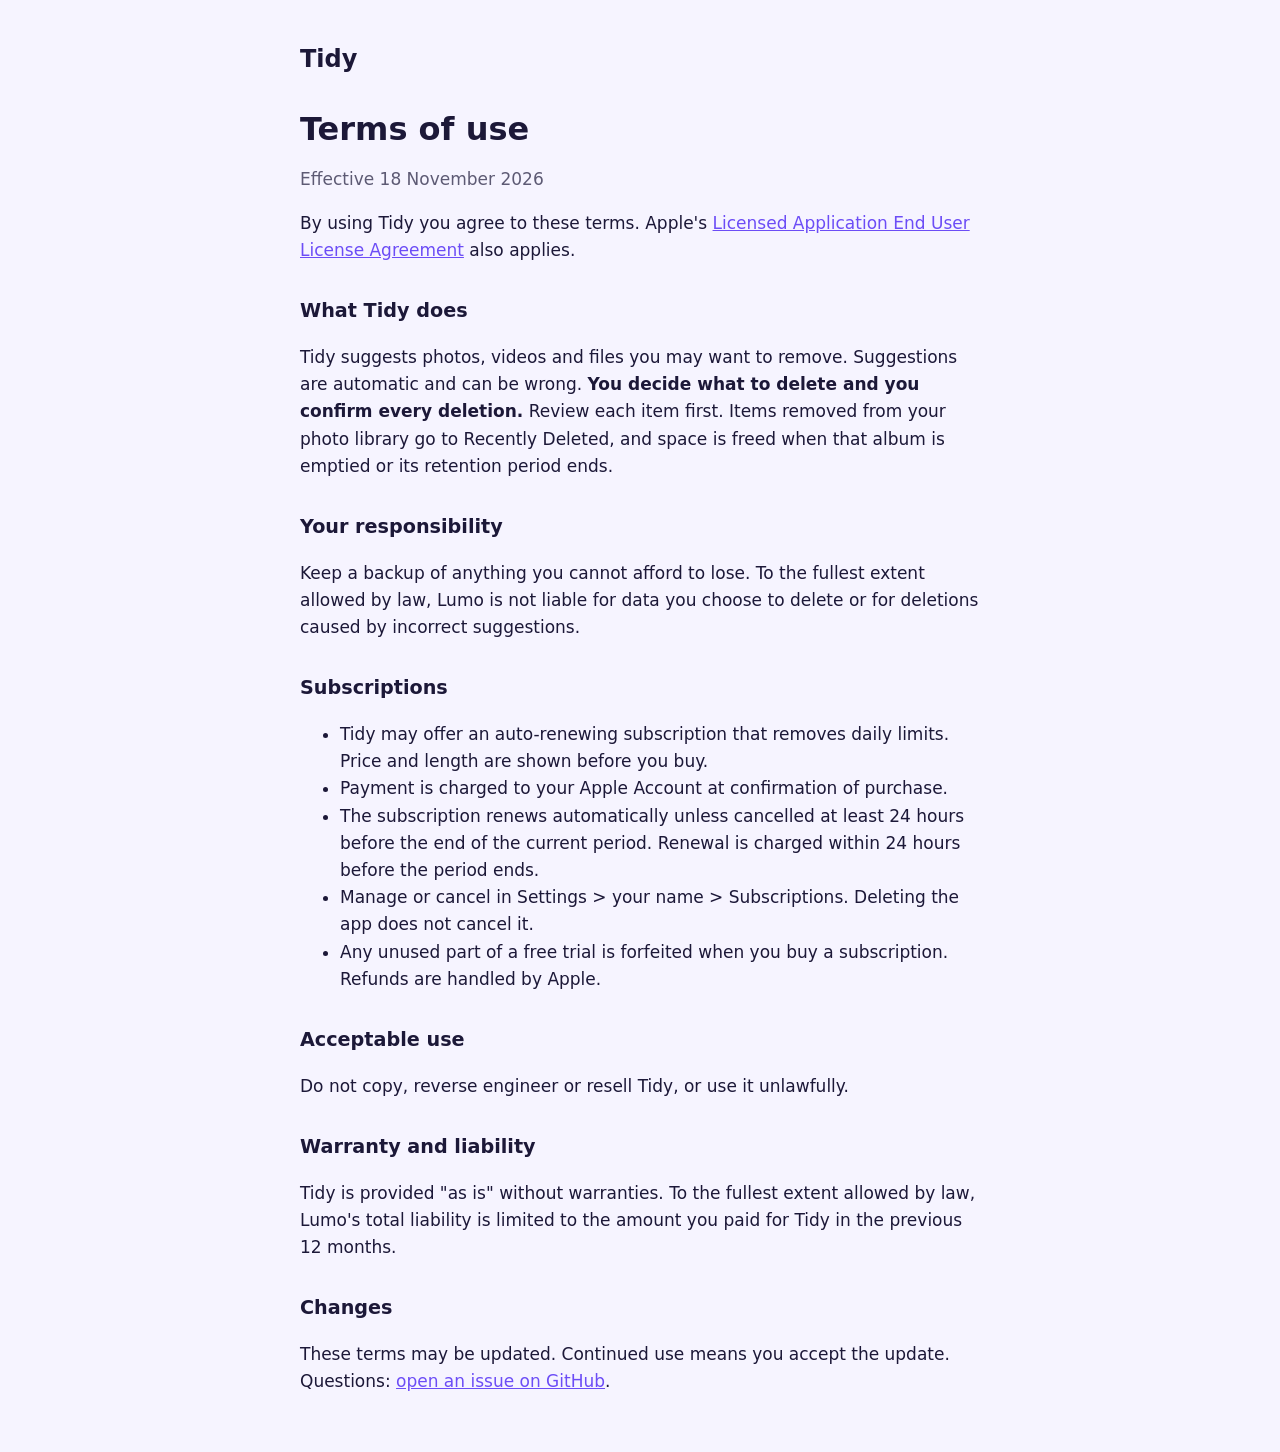
==== tidy/terms.html @ 910eecaf "Add Tidy home, privacy policy, terms and support pages Co-Authored-By: Claude Sonnet 5.5 <noreply@an" ====
<!doctype html>
<html lang="en">
<head>
<meta charset="utf-8">
<meta name="viewport" content="width=device-width, initial-scale=1">
<title>Terms of use · Tidy</title>
<link rel="stylesheet" href="style.css">
</head>
<body>
<main>
  <header><a href="./">Tidy</a></header>
  <h1>Terms of use</h1>
  <p class="muted">Effective 18 November 2026</p>
  <p>By using Tidy you agree to these terms. Apple's <a href="https://www.apple.com/legal/internet-services/itunes/dev/stdeula/">Licensed Application End User License Agreement</a> also applies.</p>

  <h2>What Tidy does</h2>
  <p>Tidy suggests photos, videos and files you may want to remove. Suggestions are automatic and can be wrong. <strong>You decide what to delete and you confirm every deletion.</strong> Review each item first. Items removed from your photo library go to Recently Deleted, and space is freed when that album is emptied or its retention period ends.</p>

  <h2>Your responsibility</h2>
  <p>Keep a backup of anything you cannot afford to lose. To the fullest extent allowed by law, Lumo is not liable for data you choose to delete or for deletions caused by incorrect suggestions.</p>

  <h2>Subscriptions</h2>
  <ul>
    <li>Tidy may offer an auto-renewing subscription that removes daily limits. Price and length are shown before you buy.</li>
    <li>Payment is charged to your Apple Account at confirmation of purchase.</li>
    <li>The subscription renews automatically unless cancelled at least 24 hours before the end of the current period. Renewal is charged within 24 hours before the period ends.</li>
    <li>Manage or cancel in Settings &gt; your name &gt; Subscriptions. Deleting the app does not cancel it.</li>
    <li>Any unused part of a free trial is forfeited when you buy a subscription. Refunds are handled by Apple.</li>
  </ul>

  <h2>Acceptable use</h2>
  <p>Do not copy, reverse engineer or resell Tidy, or use it unlawfully.</p>

  <h2>Warranty and liability</h2>
  <p>Tidy is provided "as is" without warranties. To the fullest extent allowed by law, Lumo's total liability is limited to the amount you paid for Tidy in the previous 12 months.</p>

  <h2>Changes</h2>
  <p>These terms may be updated. Continued use means you accept the update. Questions: <a href="https://github.com/lumohq/lumohq.github.io/issues">open an issue on GitHub</a>.</p>
</main></body></html>
---- tidy/style.css ----
:root {
  --bg: #f6f4ff; --surface: #fff; --ink: #1c1838; --muted: #5d5a74;
  --line: #e4deff; --accent: #6c4df6;
  color-scheme: light dark;
}
@media (prefers-color-scheme: dark) {
  :root { --bg: #120f24; --surface: #1e1a38; --ink: #f3f0ff; --muted: #b9b4d6; --line: #332d5c; --accent: #8b73ff; }
}
* { box-sizing: border-box; }
body {
  margin: 0; background: var(--bg); color: var(--ink);
  font: 17px/1.6 ui-rounded, "SF Pro Rounded", -apple-system, system-ui, sans-serif;
  padding: 40px max(20px, env(safe-area-inset-left));
}
main { max-width: 680px; margin: 0 auto; }
header { display: flex; align-items: center; gap: 16px; margin-bottom: 32px; }
header img { width: 64px; height: 64px; border-radius: 15px; }
header a { color: inherit; text-decoration: none; font-weight: 800; font-size: 1.5rem; }
h1 { font-size: 2rem; line-height: 1.2; margin: 0 0 8px; }
h2 { font-size: 1.2rem; margin: 32px 0 8px; }
p, li { color: var(--ink); }
.muted { color: var(--muted); }
a { color: var(--accent); }
.card { background: var(--surface); border: 2px solid var(--line); border-radius: 20px; padding: 24px; margin: 16px 0; }
nav { margin-top: 48px; padding-top: 16px; border-top: 2px solid var(--line); font-size: 0.9rem; display: flex; gap: 20px; flex-wrap: wrap; }
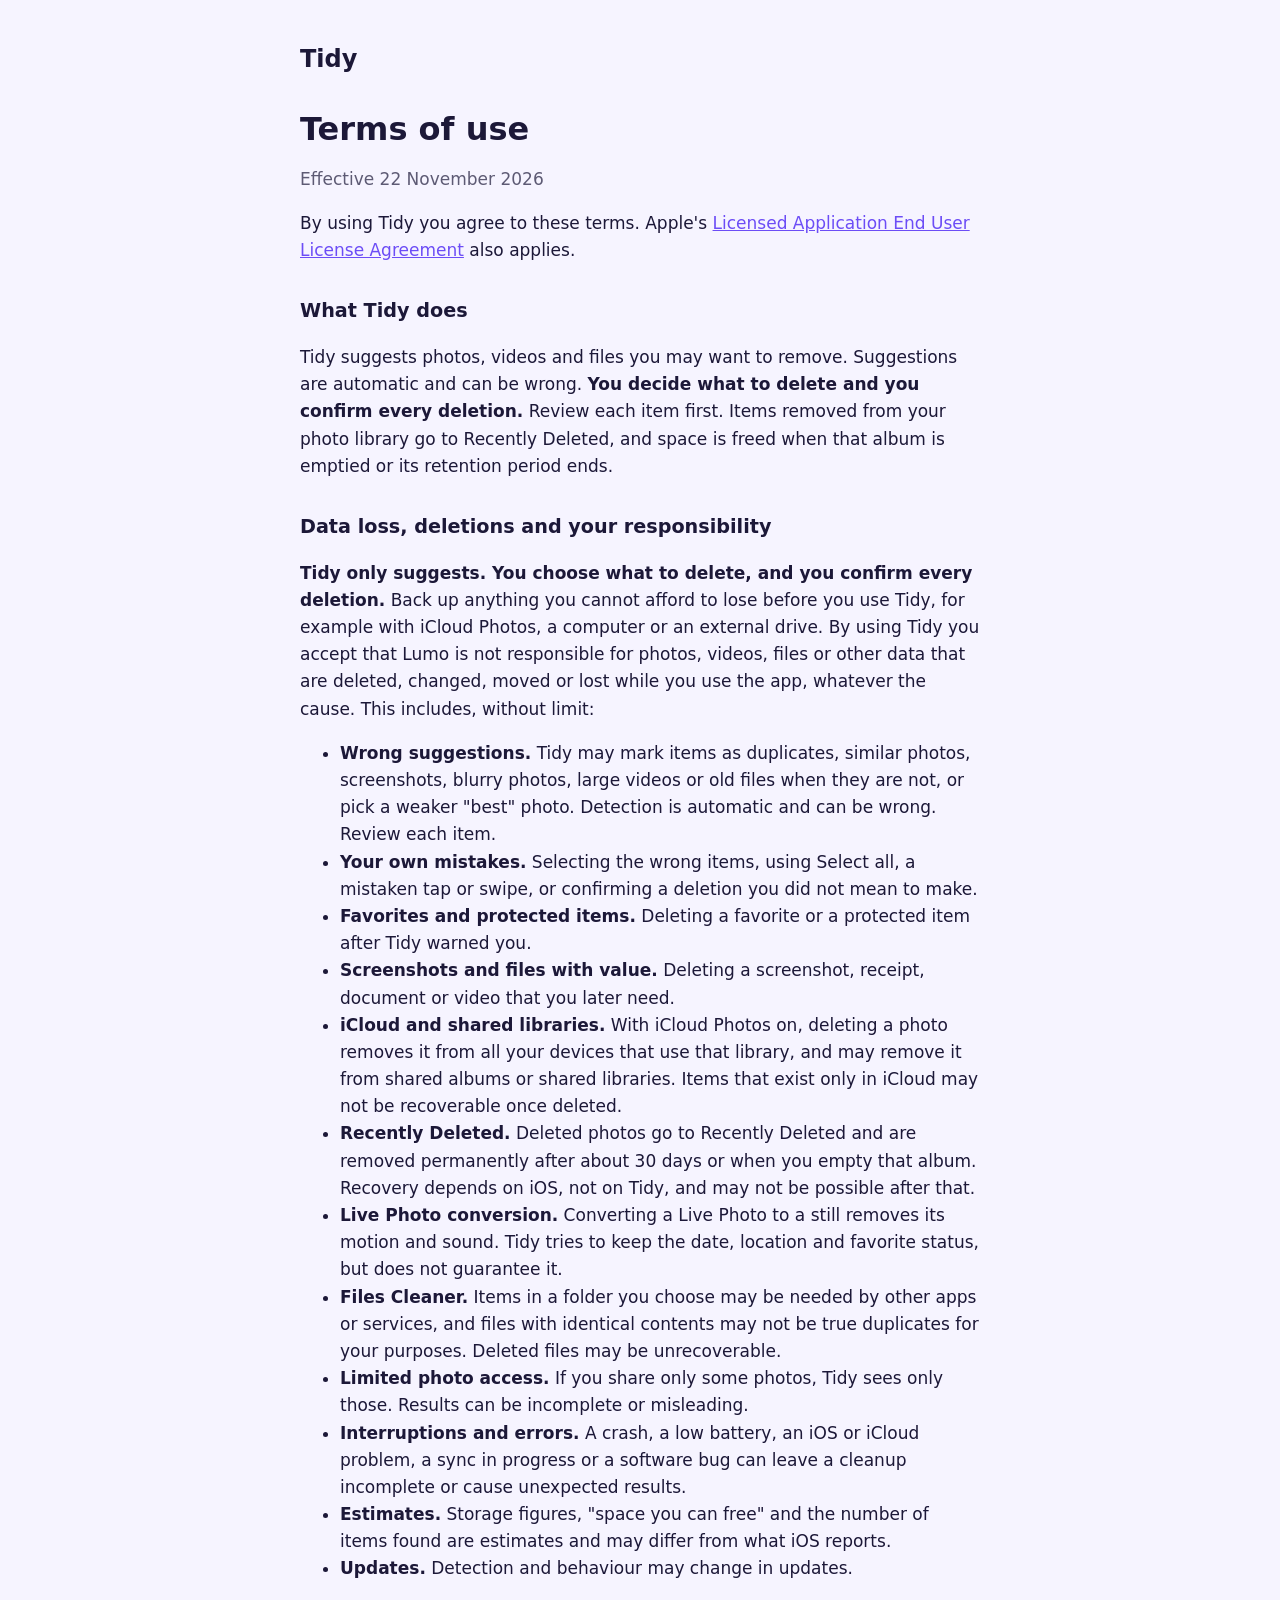
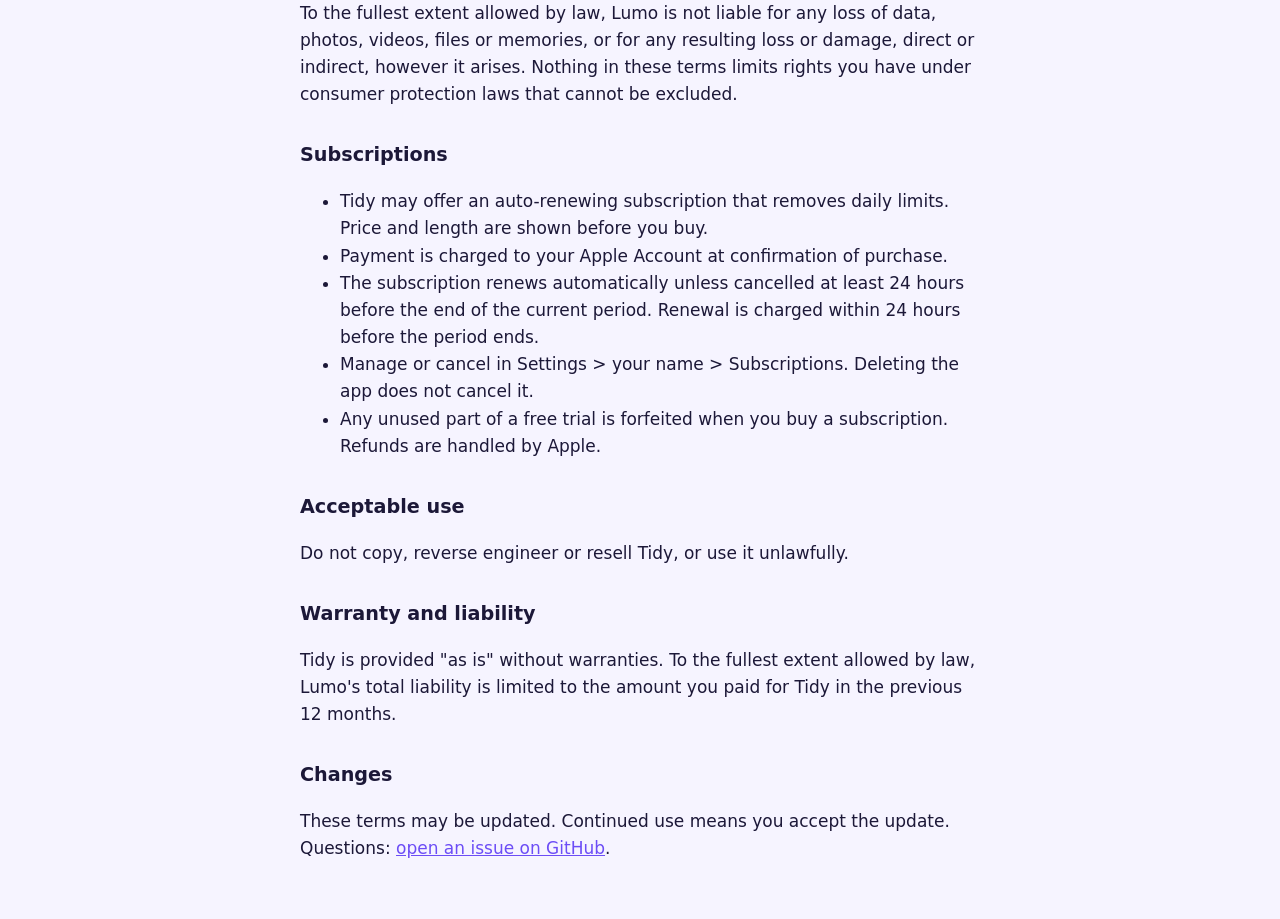
==== commit 2301550a: "Tidy terms: detailed data loss and deletion responsibility section Co-Authored-By: Claude Sonnet 5.5" ====
--- a/tidy/terms.html
+++ b/tidy/terms.html
@@ -10,14 +10,29 @@
 <main>
   <header><a href="./">Tidy</a></header>
   <h1>Terms of use</h1>
-  <p class="muted">Effective 18 November 2026</p>
+  <p class="muted">Effective 22 November 2026</p>
   <p>By using Tidy you agree to these terms. Apple's <a href="https://www.apple.com/legal/internet-services/itunes/dev/stdeula/">Licensed Application End User License Agreement</a> also applies.</p>
 
   <h2>What Tidy does</h2>
   <p>Tidy suggests photos, videos and files you may want to remove. Suggestions are automatic and can be wrong. <strong>You decide what to delete and you confirm every deletion.</strong> Review each item first. Items removed from your photo library go to Recently Deleted, and space is freed when that album is emptied or its retention period ends.</p>
 
-  <h2>Your responsibility</h2>
-  <p>Keep a backup of anything you cannot afford to lose. To the fullest extent allowed by law, Lumo is not liable for data you choose to delete or for deletions caused by incorrect suggestions.</p>
+  <h2>Data loss, deletions and your responsibility</h2>
+  <p><strong>Tidy only suggests. You choose what to delete, and you confirm every deletion.</strong> Back up anything you cannot afford to lose before you use Tidy, for example with iCloud Photos, a computer or an external drive. By using Tidy you accept that Lumo is not responsible for photos, videos, files or other data that are deleted, changed, moved or lost while you use the app, whatever the cause. This includes, without limit:</p>
+  <ul>
+    <li><strong>Wrong suggestions.</strong> Tidy may mark items as duplicates, similar photos, screenshots, blurry photos, large videos or old files when they are not, or pick a weaker "best" photo. Detection is automatic and can be wrong. Review each item.</li>
+    <li><strong>Your own mistakes.</strong> Selecting the wrong items, using Select all, a mistaken tap or swipe, or confirming a deletion you did not mean to make.</li>
+    <li><strong>Favorites and protected items.</strong> Deleting a favorite or a protected item after Tidy warned you.</li>
+    <li><strong>Screenshots and files with value.</strong> Deleting a screenshot, receipt, document or video that you later need.</li>
+    <li><strong>iCloud and shared libraries.</strong> With iCloud Photos on, deleting a photo removes it from all your devices that use that library, and may remove it from shared albums or shared libraries. Items that exist only in iCloud may not be recoverable once deleted.</li>
+    <li><strong>Recently Deleted.</strong> Deleted photos go to Recently Deleted and are removed permanently after about 30 days or when you empty that album. Recovery depends on iOS, not on Tidy, and may not be possible after that.</li>
+    <li><strong>Live Photo conversion.</strong> Converting a Live Photo to a still removes its motion and sound. Tidy tries to keep the date, location and favorite status, but does not guarantee it.</li>
+    <li><strong>Files Cleaner.</strong> Items in a folder you choose may be needed by other apps or services, and files with identical contents may not be true duplicates for your purposes. Deleted files may be unrecoverable.</li>
+    <li><strong>Limited photo access.</strong> If you share only some photos, Tidy sees only those. Results can be incomplete or misleading.</li>
+    <li><strong>Interruptions and errors.</strong> A crash, a low battery, an iOS or iCloud problem, a sync in progress or a software bug can leave a cleanup incomplete or cause unexpected results.</li>
+    <li><strong>Estimates.</strong> Storage figures, "space you can free" and the number of items found are estimates and may differ from what iOS reports.</li>
+    <li><strong>Updates.</strong> Detection and behaviour may change in updates.</li>
+  </ul>
+  <p>To the fullest extent allowed by law, Lumo is not liable for any loss of data, photos, videos, files or memories, or for any resulting loss or damage, direct or indirect, however it arises. Nothing in these terms limits rights you have under consumer protection laws that cannot be excluded.</p>
 
   <h2>Subscriptions</h2>
   <ul>
